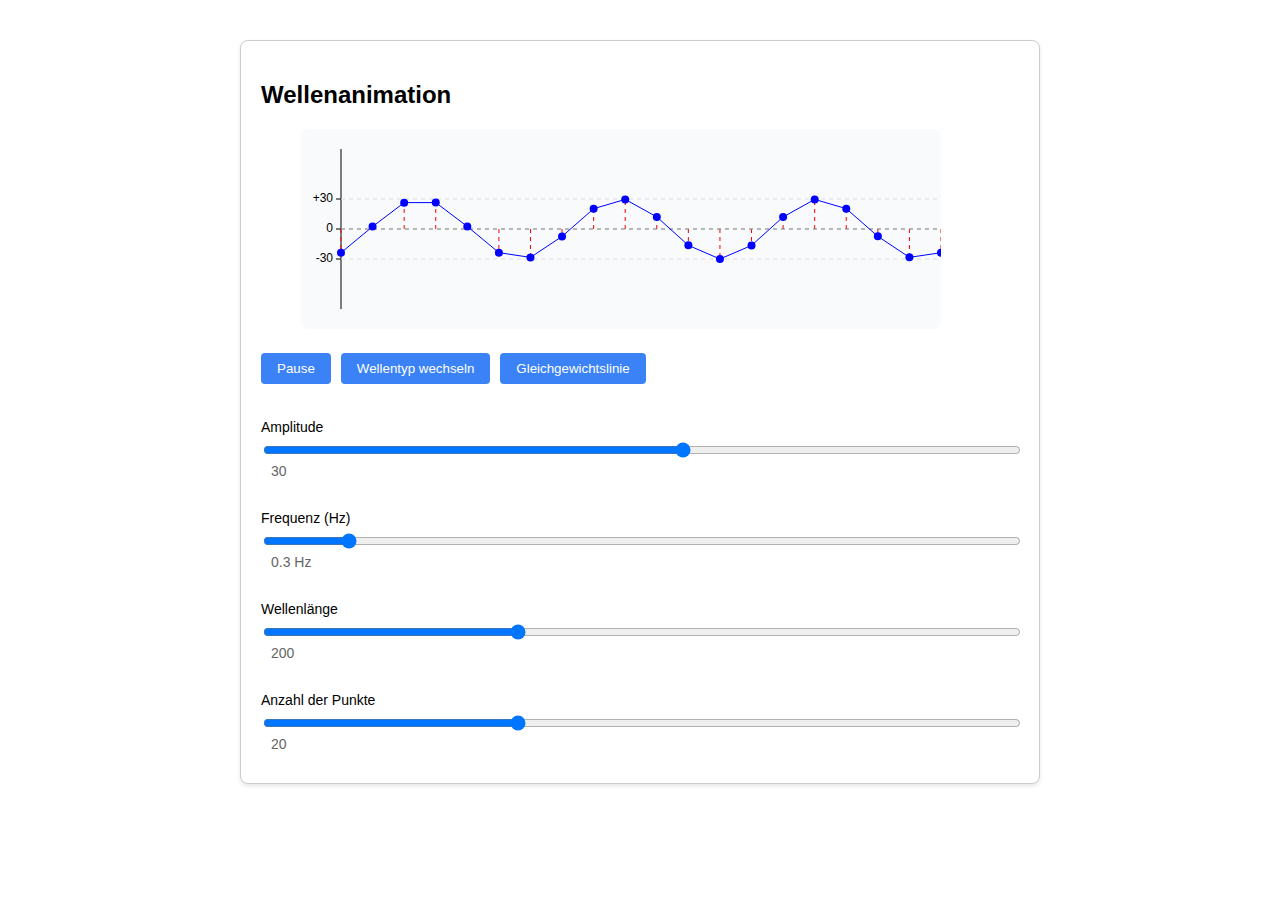
==== simulations/wave-interference.html @ 76f2f4df "Create wave-interference.html" ====
<!DOCTYPE html>
<html>
<head>
    <title>Wellenanimation</title>
    <style>
        body {
            font-family: Arial, sans-serif;
            max-width: 800px;
            margin: 20px auto;
            padding: 20px;
        }
        .card {
            border: 1px solid #ccc;
            border-radius: 8px;
            padding: 20px;
            background: white;
            box-shadow: 0 2px 4px rgba(0,0,0,0.1);
        }
        .controls {
            margin-top: 20px;
            display: grid;
            gap: 10px;
        }
        .button-group {
            display: flex;
            gap: 10px;
            margin-bottom: 15px;
        }
        button {
            padding: 8px 16px;
            background: #3b82f6;
            color: white;
            border: none;
            border-radius: 4px;
            cursor: pointer;
        }
        button:hover {
            background: #2563eb;
        }
        .slider-container {
            margin: 10px 0;
        }
        .slider-label {
            display: block;
            margin-bottom: 5px;
            font-size: 14px;
        }
        input[type="range"] {
            width: 100%;
        }
        .value-display {
            display: inline-block;
            margin-left: 10px;
            font-size: 14px;
            color: #666;
        }
        svg {
            margin-left: 40px;
        }
    </style>
</head>
<body>
    <div class="card">
        <h2>Wellenanimation</h2>
        <svg id="waveCanvas" width="640" height="200" style="background: #f8fafc; border-radius: 8px;"></svg>
        
        <div class="controls">
            <div class="button-group">
                <button id="playPauseBtn">Pause</button>
                <button id="waveTypeBtn">Wellentyp wechseln</button>
                <button id="equilibriumBtn">Gleichgewichtslinie</button>
            </div>
            
            <div class="slider-container">
                <label class="slider-label">Amplitude</label>
                <input type="range" id="amplitudeSlider" min="5" max="50" value="30" step="1">
                <span class="value-display" id="amplitudeValue">30</span>
            </div>
            
            <div class="slider-container">
                <label class="slider-label">Frequenz (Hz)</label>
                <input type="range" id="frequencySlider" min="0.1" max="2" value="0.3" step="0.1">
                <span class="value-display" id="frequencyValue">0.3 Hz</span>
            </div>
            
            <div class="slider-container">
                <label class="slider-label">Wellenlänge</label>
                <input type="range" id="wavelengthSlider" min="100" max="400" value="200" step="10">
                <span class="value-display" id="wavelengthValue">200</span>
            </div>
            
            <div class="slider-container">
                <label class="slider-label">Anzahl der Punkte</label>
                <input type="range" id="pointsSlider" min="10" max="40" value="20" step="1">
                <span class="value-display" id="pointsValue">20</span>
            </div>
        </div>
    </div>

    <script>
        class WaveAnimation {
            constructor() {
                this.svg = document.getElementById('waveCanvas');
                this.width = 600;
                this.height = 200;
                this.centerY = this.height / 2;
                this.time = 0;
                this.isPlaying = true;
                this.yAxisOffset = 40;
                
                // State
                this.amplitude = 30;
                this.frequency = 0.3;
                this.wavelength = 200;
                this.numPoints = 20;
                this.waveType = 'transverse';
                this.showEquilibrium = true;
                
                // Animation speed scaling factor - Changed from 50 to 5
                this.animationSpeed = 5;
                
                this.setupControls();
                this.animate();
                
                // Initial value displays
                this.updateValueDisplays();
            }
            
            updateValueDisplays() {
                document.getElementById('amplitudeValue').textContent = this.amplitude;
                document.getElementById('frequencyValue').textContent = this.frequency + ' Hz';
                document.getElementById('wavelengthValue').textContent = this.wavelength;
                document.getElementById('pointsValue').textContent = this.numPoints;
            }
            
            drawYAxis() {
                const yAxis = document.createElementNS('http://www.w3.org/2000/svg', 'line');
                yAxis.setAttribute('x1', this.yAxisOffset);
                yAxis.setAttribute('y1', 20);
                yAxis.setAttribute('x2', this.yAxisOffset);
                yAxis.setAttribute('y2', this.height - 20);
                yAxis.setAttribute('stroke', 'black');
                yAxis.setAttribute('stroke-width', '1');
                this.svg.appendChild(yAxis);

                const tickLength = 5;
                const positions = [
                    { y: this.centerY - this.amplitude, label: `+${this.amplitude}` },
                    { y: this.centerY, label: '0' },
                    { y: this.centerY + this.amplitude, label: `-${this.amplitude}` }
                ];

                positions.forEach(pos => {
                    const tick = document.createElementNS('http://www.w3.org/2000/svg', 'line');
                    tick.setAttribute('x1', this.yAxisOffset - tickLength);
                    tick.setAttribute('y1', pos.y);
                    tick.setAttribute('x2', this.yAxisOffset);
                    tick.setAttribute('y2', pos.y);
                    tick.setAttribute('stroke', 'black');
                    tick.setAttribute('stroke-width', '1');
                    this.svg.appendChild(tick);

                    const label = document.createElementNS('http://www.w3.org/2000/svg', 'text');
                    label.setAttribute('x', this.yAxisOffset - 8);
                    label.setAttribute('y', pos.y);
                    label.setAttribute('text-anchor', 'end');
                    label.setAttribute('dominant-baseline', 'middle');
                    label.setAttribute('font-size', '12px');
                    label.textContent = pos.label;
                    this.svg.appendChild(label);

                    const gridLine = document.createElementNS('http://www.w3.org/2000/svg', 'line');
                    gridLine.setAttribute('x1', this.yAxisOffset);
                    gridLine.setAttribute('y1', pos.y);
                    gridLine.setAttribute('x2', this.width + this.yAxisOffset);
                    gridLine.setAttribute('y2', pos.y);
                    gridLine.setAttribute('stroke', '#ddd');
                    gridLine.setAttribute('stroke-width', '1');
                    gridLine.setAttribute('stroke-dasharray', '4');
                    this.svg.appendChild(gridLine);
                });
            }
            
            calculatePoints() {
                const points = [];
                const spacing = this.width / (this.numPoints - 1);
                const k = 2 * Math.PI / this.wavelength;
                const omega = 2 * Math.PI * this.frequency * this.animationSpeed;
                
                for (let i = 0; i < this.numPoints; i++) {
                    const equilibriumX = i * spacing + this.yAxisOffset;
                    const phase = k * (equilibriumX - this.yAxisOffset) - omega * this.time;
                    
                    if (this.waveType === 'transverse') {
                        points.push({
                            x: equilibriumX,
                            y: this.centerY + this.amplitude * Math.sin(phase),
                            equilibriumX,
                            equilibriumY: this.centerY
                        });
                    } else {
                        const displacement = this.amplitude * Math.sin(phase);
                        points.push({
                            x: equilibriumX + displacement,
                            y: this.centerY,
                            equilibriumX,
                            equilibriumY: this.centerY
                        });
                    }
                }
                return points;
            }
            
            draw() {
                const points = this.calculatePoints();
                this.svg.innerHTML = '';
                this.drawYAxis();
                
                if (this.waveType === 'transverse') {
                    points.forEach(point => {
                        const line = document.createElementNS('http://www.w3.org/2000/svg', 'line');
                        line.setAttribute('x1', point.x);
                        line.setAttribute('y1', this.centerY);
                        line.setAttribute('x2', point.x);
                        line.setAttribute('y2', point.y);
                        line.setAttribute('stroke', 'red');
                        line.setAttribute('stroke-width', '1');
                        line.setAttribute('stroke-dasharray', '4');
                        this.svg.appendChild(line);
                    });
                }
                
                if (this.showEquilibrium) {
                    const equilibriumPath = document.createElementNS('http://www.w3.org/2000/svg', 'path');
                    const pathData = points.reduce((path, point, i) => 
                        path + (i === 0 ? 'M' : 'L') + ` ${point.equilibriumX} ${point.equilibriumY}`, 
                    '');
                    equilibriumPath.setAttribute('d', pathData);
                    equilibriumPath.setAttribute('stroke', 'gray');
                    equilibriumPath.setAttribute('stroke-width', '1');
                    equilibriumPath.setAttribute('stroke-dasharray', '4');
                    equilibriumPath.setAttribute('fill', 'none');
                    this.svg.appendChild(equilibriumPath);
                }
                
                const linePath = document.createElementNS('http://www.w3.org/2000/svg', 'path');
                const pathData = points.reduce((path, point, i) => 
                    path + (i === 0 ? 'M' : 'L') + ` ${point.x} ${point.y}`, 
                '');
                linePath.setAttribute('d', pathData);
                linePath.setAttribute('stroke', 'blue');
                linePath.setAttribute('stroke-width', '1');
                linePath.setAttribute('fill', 'none');
                this.svg.appendChild(linePath);
                
                points.forEach(point => {
                    const circle = document.createElementNS('http://www.w3.org/2000/svg', 'circle');
                    circle.setAttribute('cx', point.x);
                    circle.setAttribute('cy', point.y);
                    circle.setAttribute('r', '4');
                    circle.setAttribute('fill', 'blue');
                    this.svg.appendChild(circle);
                });
            }
            
            animate() {
                if (this.isPlaying) {
                    this.time = (this.time + 0.01) % (2 * Math.PI);
                }
                this.draw();
                requestAnimationFrame(() => this.animate());
            }
            
            setupControls() {
                document.getElementById('playPauseBtn').onclick = () => {
                    this.isPlaying = !this.isPlaying;
                    document.getElementById('playPauseBtn').textContent = 
                        this.isPlaying ? 'Pause' : 'Abspielen';
                };
                
                document.getElementById('waveTypeBtn').onclick = () => {
                    this.waveType = this.waveType === 'transverse' ? 'longitudinal' : 'transverse';
                };
                
                document.getElementById('equilibriumBtn').onclick = () => {
                    this.showEquilibrium = !this.showEquilibrium;
                };
                
                document.getElementById('amplitudeSlider').oninput = (e) => {
                    this.amplitude = Number(e.target.value);
                    this.updateValueDisplays();
                };
                
                document.getElementById('frequencySlider').oninput = (e) => {
                    this.frequency = Number(e.target.value);
                    this.updateValueDisplays();
                };
                
                document.getElementById('wavelengthSlider').oninput = (e) => {
                    this.wavelength = Number(e.target.value);
                    this.updateValueDisplays();
                };
                
                document.getElementById('pointsSlider').oninput = (e) => {
                    this.numPoints = Number(e.target.value);
                    this.updateValueDisplays();
                };
            }
        }

        // Start animation when page loads
        window.onload = () => new WaveAnimation();
    </script>
</body>
</html>
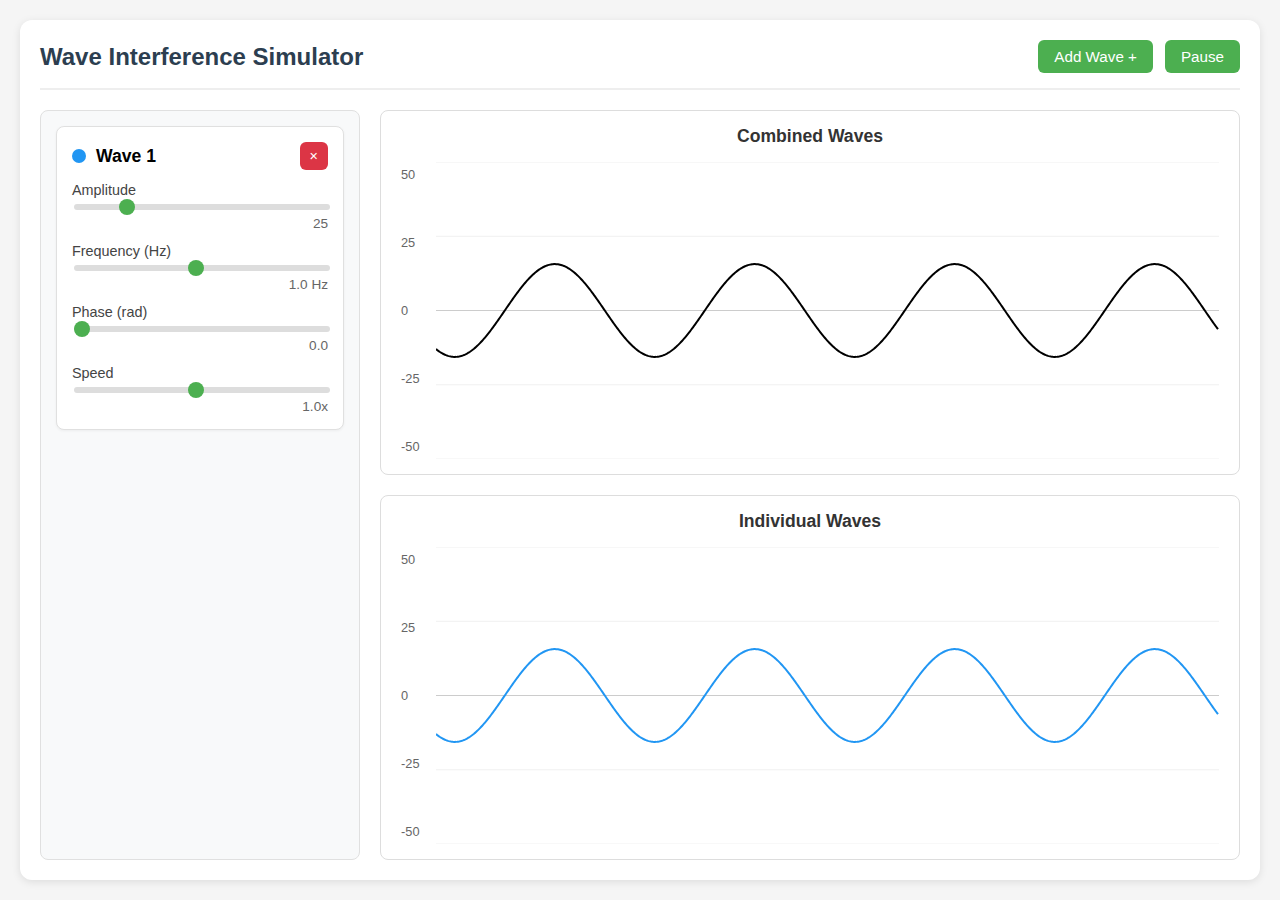
==== commit eea1b2fb: "wave-interference.html" ====
--- a/simulations/wave-interference.html
+++ b/simulations/wave-interference.html
@@ -1,315 +1,551 @@
 <!DOCTYPE html>
-<html>
+<html lang="de">
 <head>
-    <title>Wellenanimation</title>
+    <title>Wave Interference Simulator</title>
+    <meta charset="UTF-8">
     <style>
         body {
             font-family: Arial, sans-serif;
-            max-width: 800px;
-            margin: 20px auto;
+            margin: 0;
             padding: 20px;
-        }
-        .card {
-            border: 1px solid #ccc;
+            background-color: #f5f5f5;
+            height: 100vh;
+            box-sizing: border-box;
+        }
+
+        * {
+            box-sizing: border-box;
+        }
+
+        .container {
+            max-width: 1600px;
+            height: calc(100vh - 40px);
+            margin: 0 auto;
+            background-color: white;
+            padding: 20px;
+            border-radius: 12px;
+            box-shadow: 0 2px 8px rgba(0,0,0,0.1);
+            display: flex;
+            flex-direction: column;
+        }
+
+        .top-bar {
+            display: flex;
+            justify-content: space-between;
+            align-items: center;
+            padding-bottom: 15px;
+            border-bottom: 2px solid #eee;
+            flex-shrink: 0;
+        }
+
+        .controls-header {
+            display: flex;
+            gap: 12px;
+        }
+
+        .main-content {
+            display: flex;
+            gap: 20px;
+            flex-grow: 1;
+            min-height: 0; /* Important for Firefox */
+            padding-top: 20px;
+        }
+
+        .waves-container {
+            width: 320px;
+            flex-shrink: 0;
+            display: flex;
+            flex-direction: column;
+            gap: 15px;
+            overflow-y: auto;
+            padding: 15px;
+            background: #f8f9fa;
             border-radius: 8px;
-            padding: 20px;
+            border: 1px solid #e0e0e0;
+        }
+
+        .plots-container {
+            flex-grow: 1;
+            display: flex;
+            flex-direction: column;
+            gap: 20px;
+            min-width: 0; /* Important for Firefox */
+        }
+
+        .wave-controls {
+            background-color: white;
+            padding: 15px;
+            border-radius: 8px;
+            border: 1px solid #e0e0e0;
+            box-shadow: 0 1px 3px rgba(0,0,0,0.05);
+        }
+
+        .wave-header {
+            display: flex;
+            justify-content: space-between;
+            align-items: center;
+            margin-bottom: 12px;
+        }
+
+        .wave-header h3 {
+            margin: 0;
+            font-size: 1.1em;
+            display: flex;
+            align-items: center;
+            gap: 10px;
+        }
+
+        .color-indicator {
+            width: 14px;
+            height: 14px;
+            border-radius: 50%;
+        }
+
+        .control-row {
+            display: grid;
+            gap: 12px;
+        }
+
+        .control-group {
+            display: flex;
+            flex-direction: column;
+            gap: 4px;
+        }
+
+        .control-group label {
+            color: #444;
+            font-size: 0.9em;
+            font-weight: 500;
+        }
+
+        .control-group input[type="range"] {
+            width: 100%;
+            height: 6px;
+            -webkit-appearance: none;
+            background: #ddd;
+            border-radius: 3px;
+            outline: none;
+        }
+
+        .control-group input[type="range"]::-webkit-slider-thumb {
+            -webkit-appearance: none;
+            width: 16px;
+            height: 16px;
+            background: #4CAF50;
+            border-radius: 50%;
+            cursor: pointer;
+        }
+
+        .value-display {
+            font-size: 0.85em;
+            color: #666;
+            text-align: right;
+        }
+
+        .plot-window {
+            flex: 1;
+            min-height: 0;
             background: white;
-            box-shadow: 0 2px 4px rgba(0,0,0,0.1);
-        }
-        .controls {
-            margin-top: 20px;
-            display: grid;
-            gap: 10px;
-        }
-        .button-group {
-            display: flex;
-            gap: 10px;
-            margin-bottom: 15px;
-        }
+            border: 1px solid #ddd;
+            border-radius: 8px;
+            padding: 15px;
+            display: flex;
+            flex-direction: column;
+        }
+
+        .plot-title {
+            text-align: center;
+            margin: 0 0 15px 0;
+            font-weight: 600;
+            font-size: 1.1em;
+            color: #333;
+        }
+
+        .plot-area {
+            position: relative;
+            flex-grow: 1;
+            min-height: 0;
+        }
+
+        .y-axis {
+            position: absolute;
+            left: 0;
+            top: 0;
+            bottom: 0;
+            width: 40px;
+            display: flex;
+            flex-direction: column;
+            justify-content: space-between;
+            padding: 5px;
+            font-size: 0.8em;
+            color: #666;
+            pointer-events: none;
+            background: rgba(255,255,255,0.8);
+        }
+
         button {
-            padding: 8px 16px;
-            background: #3b82f6;
+            background-color: #4CAF50;
             color: white;
             border: none;
+            padding: 8px 16px;
+            border-radius: 6px;
+            cursor: pointer;
+            font-size: 0.95em;
+            transition: all 0.2s ease;
+            display: flex;
+            align-items: center;
+            gap: 6px;
+        }
+
+        button.remove {
+            background-color: #dc3545;
+            padding: 6px 10px;
+            font-size: 0.9em;
+        }
+
+        button:hover {
+            transform: translateY(-1px);
+            box-shadow: 0 2px 4px rgba(0,0,0,0.1);
+        }
+
+        h1 {
+            font-size: 1.5em;
+            margin: 0;
+            color: #2c3e50;
+        }
+
+        /* Scrollbar styling */
+        .waves-container::-webkit-scrollbar {
+            width: 8px;
+        }
+
+        .waves-container::-webkit-scrollbar-track {
+            background: #f1f1f1;
             border-radius: 4px;
-            cursor: pointer;
-        }
-        button:hover {
-            background: #2563eb;
-        }
-        .slider-container {
-            margin: 10px 0;
-        }
-        .slider-label {
-            display: block;
-            margin-bottom: 5px;
-            font-size: 14px;
-        }
-        input[type="range"] {
+        }
+
+        .waves-container::-webkit-scrollbar-thumb {
+            background: #888;
+            border-radius: 4px;
+        }
+
+        .waves-container::-webkit-scrollbar-thumb:hover {
+            background: #666;
+        }
+
+        /* SVG specific styles */
+        svg {
             width: 100%;
-        }
-        .value-display {
-            display: inline-block;
-            margin-left: 10px;
-            font-size: 14px;
-            color: #666;
-        }
-        svg {
-            margin-left: 40px;
+            height: 100%;
+            margin-left: 40px; /* Account for y-axis */
+        }
+
+        .grid-line {
+            stroke: #f0f0f0;
+            stroke-width: 1;
+        }
+
+        .x-axis {
+            stroke: #ccc;
+            stroke-width: 1;
         }
     </style>
 </head>
 <body>
-    <div class="card">
-        <h2>Wellenanimation</h2>
-        <svg id="waveCanvas" width="640" height="200" style="background: #f8fafc; border-radius: 8px;"></svg>
-        
-        <div class="controls">
-            <div class="button-group">
-                <button id="playPauseBtn">Pause</button>
-                <button id="waveTypeBtn">Wellentyp wechseln</button>
-                <button id="equilibriumBtn">Gleichgewichtslinie</button>
+    <div class="container">
+        <div class="top-bar">
+            <h1>Wave Interference Simulator</h1>
+            <div class="controls-header">
+                <button id="addWave">Add Wave +</button>
+                <button id="playPause">Pause</button>
             </div>
-            
-            <div class="slider-container">
-                <label class="slider-label">Amplitude</label>
-                <input type="range" id="amplitudeSlider" min="5" max="50" value="30" step="1">
-                <span class="value-display" id="amplitudeValue">30</span>
+        </div>
+        
+        <div class="main-content">
+            <div id="wavesContainer" class="waves-container">
+                <!-- Wave controls will be added here dynamically -->
             </div>
             
-            <div class="slider-container">
-                <label class="slider-label">Frequenz (Hz)</label>
-                <input type="range" id="frequencySlider" min="0.1" max="2" value="0.3" step="0.1">
-                <span class="value-display" id="frequencyValue">0.3 Hz</span>
-            </div>
-            
-            <div class="slider-container">
-                <label class="slider-label">Wellenlänge</label>
-                <input type="range" id="wavelengthSlider" min="100" max="400" value="200" step="10">
-                <span class="value-display" id="wavelengthValue">200</span>
-            </div>
-            
-            <div class="slider-container">
-                <label class="slider-label">Anzahl der Punkte</label>
-                <input type="range" id="pointsSlider" min="10" max="40" value="20" step="1">
-                <span class="value-display" id="pointsValue">20</span>
+            <div class="plots-container">
+                <div class="plot-window">
+                    <div class="plot-title">Combined Waves</div>
+                    <div class="plot-area">
+                        <div class="y-axis" id="combinedYAxis">
+                            <div>50</div>
+                            <div>25</div>
+                            <div>0</div>
+                            <div>-25</div>
+                            <div>-50</div>
+                        </div>
+                        <svg id="combinedPlot" preserveAspectRatio="xMidYMid meet"></svg>
+                    </div>
+                </div>
+                <div class="plot-window">
+                    <div class="plot-title">Individual Waves</div>
+                    <div class="plot-area">
+                        <div class="y-axis" id="individualYAxis">
+                            <div>50</div>
+                            <div>25</div>
+                            <div>0</div>
+                            <div>-25</div>
+                            <div>-50</div>
+                        </div>
+                        <svg id="individualPlot" preserveAspectRatio="xMidYMid meet"></svg>
+                    </div>
+                </div>
             </div>
         </div>
     </div>
-
-    <script>
-        class WaveAnimation {
-            constructor() {
-                this.svg = document.getElementById('waveCanvas');
-                this.width = 600;
-                this.height = 200;
-                this.centerY = this.height / 2;
-                this.time = 0;
-                this.isPlaying = true;
-                this.yAxisOffset = 40;
-                
-                // State
-                this.amplitude = 30;
-                this.frequency = 0.3;
-                this.wavelength = 200;
-                this.numPoints = 20;
-                this.waveType = 'transverse';
-                this.showEquilibrium = true;
-                
-                // Animation speed scaling factor - Changed from 50 to 5
-                this.animationSpeed = 5;
-                
-                this.setupControls();
-                this.animate();
-                
-                // Initial value displays
-                this.updateValueDisplays();
-            }
-            
-            updateValueDisplays() {
-                document.getElementById('amplitudeValue').textContent = this.amplitude;
-                document.getElementById('frequencyValue').textContent = this.frequency + ' Hz';
-                document.getElementById('wavelengthValue').textContent = this.wavelength;
-                document.getElementById('pointsValue').textContent = this.numPoints;
-            }
-            
-            drawYAxis() {
-                const yAxis = document.createElementNS('http://www.w3.org/2000/svg', 'line');
-                yAxis.setAttribute('x1', this.yAxisOffset);
-                yAxis.setAttribute('y1', 20);
-                yAxis.setAttribute('x2', this.yAxisOffset);
-                yAxis.setAttribute('y2', this.height - 20);
-                yAxis.setAttribute('stroke', 'black');
-                yAxis.setAttribute('stroke-width', '1');
-                this.svg.appendChild(yAxis);
-
-                const tickLength = 5;
-                const positions = [
-                    { y: this.centerY - this.amplitude, label: `+${this.amplitude}` },
-                    { y: this.centerY, label: '0' },
-                    { y: this.centerY + this.amplitude, label: `-${this.amplitude}` }
-                ];
-
-                positions.forEach(pos => {
-                    const tick = document.createElementNS('http://www.w3.org/2000/svg', 'line');
-                    tick.setAttribute('x1', this.yAxisOffset - tickLength);
-                    tick.setAttribute('y1', pos.y);
-                    tick.setAttribute('x2', this.yAxisOffset);
-                    tick.setAttribute('y2', pos.y);
-                    tick.setAttribute('stroke', 'black');
-                    tick.setAttribute('stroke-width', '1');
-                    this.svg.appendChild(tick);
-
-                    const label = document.createElementNS('http://www.w3.org/2000/svg', 'text');
-                    label.setAttribute('x', this.yAxisOffset - 8);
-                    label.setAttribute('y', pos.y);
-                    label.setAttribute('text-anchor', 'end');
-                    label.setAttribute('dominant-baseline', 'middle');
-                    label.setAttribute('font-size', '12px');
-                    label.textContent = pos.label;
-                    this.svg.appendChild(label);
-
-                    const gridLine = document.createElementNS('http://www.w3.org/2000/svg', 'line');
-                    gridLine.setAttribute('x1', this.yAxisOffset);
-                    gridLine.setAttribute('y1', pos.y);
-                    gridLine.setAttribute('x2', this.width + this.yAxisOffset);
-                    gridLine.setAttribute('y2', pos.y);
-                    gridLine.setAttribute('stroke', '#ddd');
-                    gridLine.setAttribute('stroke-width', '1');
-                    gridLine.setAttribute('stroke-dasharray', '4');
-                    this.svg.appendChild(gridLine);
-                });
-            }
-            
-            calculatePoints() {
-                const points = [];
-                const spacing = this.width / (this.numPoints - 1);
-                const k = 2 * Math.PI / this.wavelength;
-                const omega = 2 * Math.PI * this.frequency * this.animationSpeed;
-                
-                for (let i = 0; i < this.numPoints; i++) {
-                    const equilibriumX = i * spacing + this.yAxisOffset;
-                    const phase = k * (equilibriumX - this.yAxisOffset) - omega * this.time;
-                    
-                    if (this.waveType === 'transverse') {
-                        points.push({
-                            x: equilibriumX,
-                            y: this.centerY + this.amplitude * Math.sin(phase),
-                            equilibriumX,
-                            equilibriumY: this.centerY
-                        });
-                    } else {
-                        const displacement = this.amplitude * Math.sin(phase);
-                        points.push({
-                            x: equilibriumX + displacement,
-                            y: this.centerY,
-                            equilibriumX,
-                            equilibriumY: this.centerY
-                        });
-                    }
-                }
-                return points;
-            }
-            
-            draw() {
-                const points = this.calculatePoints();
-                this.svg.innerHTML = '';
-                this.drawYAxis();
-                
-                if (this.waveType === 'transverse') {
-                    points.forEach(point => {
-                        const line = document.createElementNS('http://www.w3.org/2000/svg', 'line');
-                        line.setAttribute('x1', point.x);
-                        line.setAttribute('y1', this.centerY);
-                        line.setAttribute('x2', point.x);
-                        line.setAttribute('y2', point.y);
-                        line.setAttribute('stroke', 'red');
-                        line.setAttribute('stroke-width', '1');
-                        line.setAttribute('stroke-dasharray', '4');
-                        this.svg.appendChild(line);
-                    });
-                }
-                
-                if (this.showEquilibrium) {
-                    const equilibriumPath = document.createElementNS('http://www.w3.org/2000/svg', 'path');
-                    const pathData = points.reduce((path, point, i) => 
-                        path + (i === 0 ? 'M' : 'L') + ` ${point.equilibriumX} ${point.equilibriumY}`, 
-                    '');
-                    equilibriumPath.setAttribute('d', pathData);
-                    equilibriumPath.setAttribute('stroke', 'gray');
-                    equilibriumPath.setAttribute('stroke-width', '1');
-                    equilibriumPath.setAttribute('stroke-dasharray', '4');
-                    equilibriumPath.setAttribute('fill', 'none');
-                    this.svg.appendChild(equilibriumPath);
-                }
-                
-                const linePath = document.createElementNS('http://www.w3.org/2000/svg', 'path');
-                const pathData = points.reduce((path, point, i) => 
-                    path + (i === 0 ? 'M' : 'L') + ` ${point.x} ${point.y}`, 
-                '');
-                linePath.setAttribute('d', pathData);
-                linePath.setAttribute('stroke', 'blue');
-                linePath.setAttribute('stroke-width', '1');
-                linePath.setAttribute('fill', 'none');
-                this.svg.appendChild(linePath);
-                
-                points.forEach(point => {
-                    const circle = document.createElementNS('http://www.w3.org/2000/svg', 'circle');
-                    circle.setAttribute('cx', point.x);
-                    circle.setAttribute('cy', point.y);
-                    circle.setAttribute('r', '4');
-                    circle.setAttribute('fill', 'blue');
-                    this.svg.appendChild(circle);
-                });
-            }
-            
-            animate() {
-                if (this.isPlaying) {
-                    this.time = (this.time + 0.01) % (2 * Math.PI);
-                }
-                this.draw();
-                requestAnimationFrame(() => this.animate());
-            }
-            
-            setupControls() {
-                document.getElementById('playPauseBtn').onclick = () => {
-                    this.isPlaying = !this.isPlaying;
-                    document.getElementById('playPauseBtn').textContent = 
-                        this.isPlaying ? 'Pause' : 'Abspielen';
-                };
-                
-                document.getElementById('waveTypeBtn').onclick = () => {
-                    this.waveType = this.waveType === 'transverse' ? 'longitudinal' : 'transverse';
-                };
-                
-                document.getElementById('equilibriumBtn').onclick = () => {
-                    this.showEquilibrium = !this.showEquilibrium;
-                };
-                
-                document.getElementById('amplitudeSlider').oninput = (e) => {
-                    this.amplitude = Number(e.target.value);
-                    this.updateValueDisplays();
-                };
-                
-                document.getElementById('frequencySlider').oninput = (e) => {
-                    this.frequency = Number(e.target.value);
-                    this.updateValueDisplays();
-                };
-                
-                document.getElementById('wavelengthSlider').oninput = (e) => {
-                    this.wavelength = Number(e.target.value);
-                    this.updateValueDisplays();
-                };
-                
-                document.getElementById('pointsSlider').oninput = (e) => {
-                    this.numPoints = Number(e.target.value);
-                    this.updateValueDisplays();
-                };
-            }
-        }
-
-        // Start animation when page loads
-        window.onload = () => new WaveAnimation();
-    </script>
 </body>
 </html>
+
+<!DOCTYPE html>
+<html>
+<head><title>Wave Simulator Script</title></head>
+<body>
+<script>
+class WaveSimulator {
+    constructor() {
+        this.waves = [];
+        this.isPlaying = true;
+        this.time = 0;
+        this.colors = [
+            '#2196F3', '#FF5722', '#4CAF50', '#9C27B0', '#FF9800',
+            '#E91E63', '#00BCD4', '#8BC34A', '#3F51B5', '#FFC107'
+        ];
+        // Reduced max amplitude for better visualization
+        this.FIXED_MAX_AMPLITUDE = 80;
+        
+        this.setupControls();
+        this.setupPlots();
+        this.addWave(); // Add initial wave
+        
+        // Initial resize and animation setup
+        requestAnimationFrame(() => {
+            this.handleResize();
+            this.animate();
+        });
+        
+        // Debounced resize handler
+        let resizeTimeout;
+        window.addEventListener('resize', () => {
+            clearTimeout(resizeTimeout);
+            resizeTimeout = setTimeout(() => this.handleResize(), 250);
+        });
+    }
+    
+    handleResize() {
+        const updatePlotDimensions = (plot) => {
+            const plotArea = plot.parentElement;
+            // Account for the y-axis width (40px) and some padding
+            const width = plotArea.clientWidth - 45;
+            const height = plotArea.clientHeight;
+            
+            // Update SVG dimensions
+            plot.style.width = `${width}px`;
+            plot.style.height = `${height}px`;
+            plot.setAttribute('viewBox', `0 0 ${width} ${height}`);
+            
+            // Store dimensions for wave calculations
+            this.plotWidth = width;
+            this.plotHeight = height;
+            
+            // Update grid lines
+            this.updateGridLines(plot);
+        };
+        
+        updatePlotDimensions(document.getElementById('combinedPlot'));
+        updatePlotDimensions(document.getElementById('individualPlot'));
+    }
+    
+    updateGridLines(plot) {
+        // Remove old grid lines
+        plot.querySelectorAll('.grid-line').forEach(line => line.remove());
+        
+        // Add new grid lines
+        for (let i = -2; i <= 2; i++) {
+            const line = document.createElementNS('http://www.w3.org/2000/svg', 'line');
+            line.setAttribute('class', 'grid-line');
+            line.setAttribute('x1', '0');
+            line.setAttribute('x2', this.plotWidth);
+            line.setAttribute('y1', this.plotHeight / 2 + (i * this.plotHeight / 4));
+            line.setAttribute('y2', this.plotHeight / 2 + (i * this.plotHeight / 4));
+            plot.insertBefore(line, plot.firstChild);
+        }
+    }
+    
+    setupControls() {
+        document.getElementById('addWave').addEventListener('click', () => this.addWave());
+        document.getElementById('playPause').addEventListener('click', () => {
+            this.isPlaying = !this.isPlaying;
+            document.getElementById('playPause').textContent = 
+                this.isPlaying ? 'Pause' : 'Resume';
+        });
+    }
+    
+    setupPlots() {
+        this.individualPlot = document.getElementById('individualPlot');
+        this.combinedPlot = document.getElementById('combinedPlot');
+        
+        ['individualPlot', 'combinedPlot'].forEach(plotId => {
+            const plot = document.getElementById(plotId);
+            const xAxis = document.createElementNS('http://www.w3.org/2000/svg', 'line');
+            xAxis.setAttribute('class', 'x-axis');
+            plot.appendChild(xAxis);
+        });
+    }
+    
+    addWave() {
+        const waveId = this.waves.length;
+        const wave = {
+            id: waveId,
+            amplitude: 25,
+            frequency: 1,
+            phase: 0,
+            speed: 1,
+            color: this.colors[waveId % this.colors.length]
+        };
+        
+        const waveControls = document.createElement('div');
+        waveControls.className = 'wave-controls';
+        waveControls.innerHTML = `
+            <div class="wave-header">
+                <h3>
+                    <span class="color-indicator" style="background-color: ${wave.color}"></span>
+                    Wave ${waveId + 1}
+                </h3>
+                <button class="remove" onclick="simulator.removeWave(${waveId})">×</button>
+            </div>
+            <div class="control-row">
+                <div class="control-group">
+                    <label for="amplitude${waveId}">Amplitude</label>
+                    <input type="range" id="amplitude${waveId}" min="0" max="80" value="15">
+                    <div class="value-display"><span id="amplitudeValue${waveId}">25</span></div>
+                </div>
+                <div class="control-group">
+                    <label for="frequency${waveId}">Frequency (Hz)</label>
+                    <input type="range" id="frequency${waveId}" min="0.1" max="2" step="0.1" value="1">
+                    <div class="value-display"><span id="frequencyValue${waveId}">1.0</span> Hz</div>
+                </div>
+                <div class="control-group">
+                    <label for="phase${waveId}">Phase (rad)</label>
+                    <input type="range" id="phase${waveId}" min="0" max="6.28" step="0.1" value="0">
+                    <div class="value-display"><span id="phaseValue${waveId}">0.0</span></div>
+                </div>
+                <div class="control-group">
+                    <label for="speed${waveId}">Speed</label>
+                    <input type="range" id="speed${waveId}" min="0.1" max="2" step="0.1" value="1">
+                    <div class="value-display"><span id="speedValue${waveId}">1.0</span>x</div>
+                </div>
+            </div>
+        `;
+        
+        document.getElementById('wavesContainer').appendChild(waveControls);
+        
+        ['amplitude', 'frequency', 'phase', 'speed'].forEach(param => {
+            const input = document.getElementById(`${param}${waveId}`);
+            const display = document.getElementById(`${param}Value${waveId}`);
+            
+            input.addEventListener('input', (e) => {
+                wave[param] = parseFloat(e.target.value);
+                display.textContent = wave[param].toFixed(1);
+            });
+        });
+        
+        const individualPath = document.createElementNS('http://www.w3.org/2000/svg', 'path');
+        individualPath.setAttribute('stroke', wave.color);
+        individualPath.setAttribute('stroke-width', '2');
+        individualPath.setAttribute('fill', 'none');
+        this.individualPlot.appendChild(individualPath);
+        
+        wave.path = individualPath;
+        this.waves.push(wave);
+        
+        if (!this.combinedPath) {
+            this.combinedPath = document.createElementNS('http://www.w3.org/2000/svg', 'path');
+            this.combinedPath.setAttribute('stroke', '#000');
+            this.combinedPath.setAttribute('stroke-width', '2');
+            this.combinedPath.setAttribute('fill', 'none');
+            this.combinedPlot.appendChild(this.combinedPath);
+        }
+    }
+    
+    removeWave(id) {
+        const index = this.waves.findIndex(w => w.id === id);
+        if (index !== -1) {
+            this.waves[index].path.remove();
+            this.waves.splice(index, 1);
+            
+            const controls = document.querySelectorAll('.wave-controls');
+            controls[index].remove();
+            
+            // Update remaining wave numbers
+            for (let i = index; i < controls.length - 1; i++) {
+                const header = controls[i + 1].querySelector('h3');
+                header.innerHTML = header.innerHTML.replace(
+                    /Wave \d+/, 
+                    `Wave ${i + 1}`
+                );
+            }
+        }
+    }
+    
+    calculateWave(wave, x) {
+        return wave.amplitude * Math.sin(
+            2 * Math.PI * wave.frequency * (x/200 + this.time * wave.speed) + wave.phase
+        );
+    }
+    
+    updatePaths() {
+        if (!this.plotWidth || !this.plotHeight) return;
+        
+        const centerY = this.plotHeight / 2;
+        const scale = this.plotHeight / (2 * this.FIXED_MAX_AMPLITUDE);
+        
+        // Update axes
+        ['individualPlot', 'combinedPlot'].forEach(plotId => {
+            const plot = document.getElementById(plotId);
+            const xAxis = plot.querySelector('.x-axis');
+            xAxis.setAttribute('x1', '0');
+            xAxis.setAttribute('x2', this.plotWidth);
+            xAxis.setAttribute('y1', centerY);
+            xAxis.setAttribute('y2', centerY);
+        });
+        
+        const points = new Array(this.plotWidth).fill(0);
+        
+        // Update individual waves
+        this.waves.forEach(wave => {
+            const wavePoints = [];
+            for (let x = 0; x < this.plotWidth; x++) {
+                const y = this.calculateWave(wave, x);
+                wavePoints.push(`${x},${centerY - y * scale}`);
+                points[x] += y;
+            }
+            wave.path.setAttribute('d', `M ${wavePoints.join(' L ')}`);
+        });
+        
+        // Update combined wave
+        if (this.waves.length > 0) {
+            const combinedPoints = points.map((y, x) => 
+                `${x},${centerY - y * scale}`);
+            this.combinedPath.setAttribute('d', `M ${combinedPoints.join(' L ')}`);
+        }
+    }
+    
+    animate() {
+        if (this.isPlaying) {
+            this.time += 0.016;
+            this.updatePaths();
+        }
+        requestAnimationFrame(() => this.animate());
+    }
+}
+
+let simulator;
+window.addEventListener('load', () => {
+    simulator = new WaveSimulator();
+});
+</script>
+</body>
+</html>
